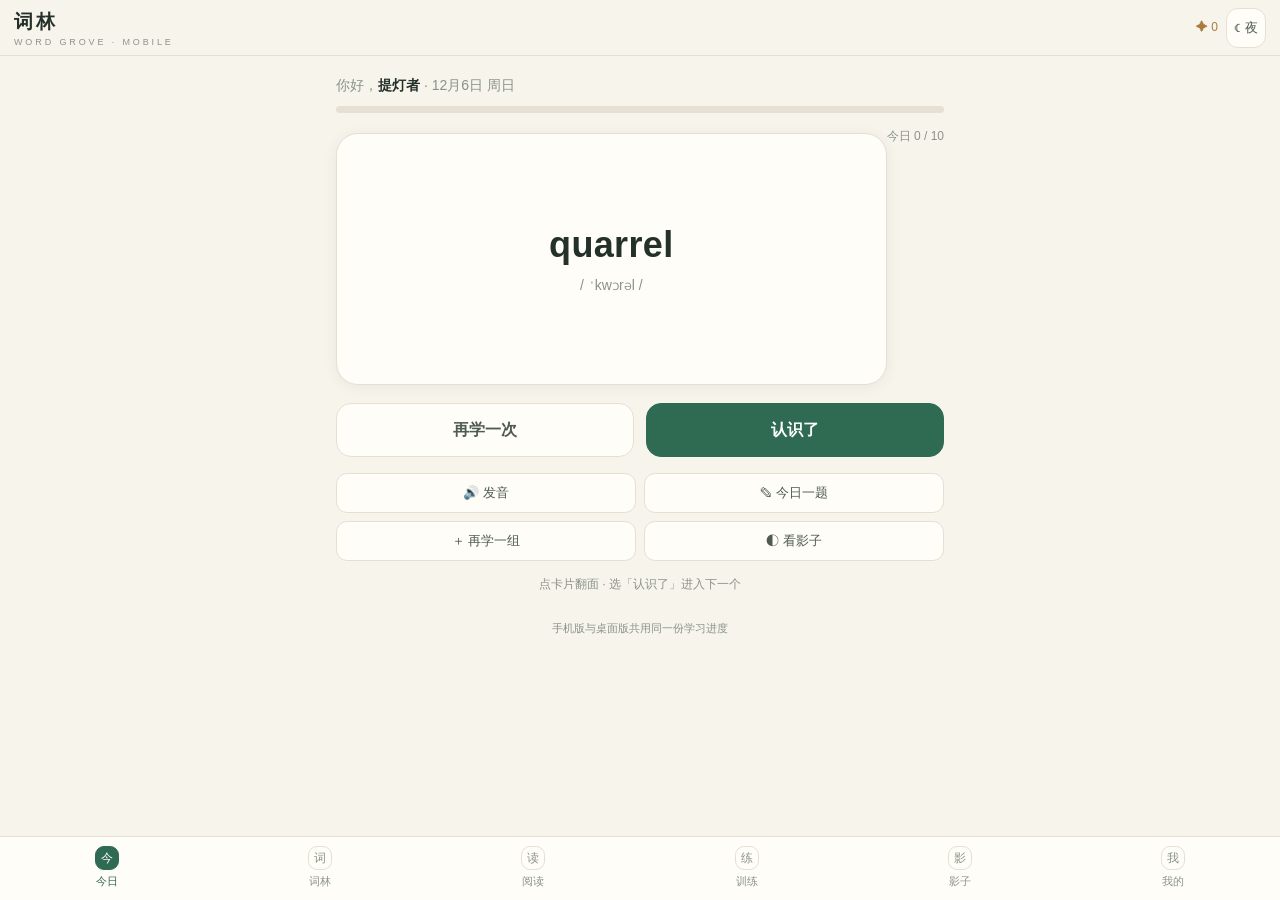
==== m.html @ 476b8e64 "mobile: add standalone mobile edition (m.html + mobile.js + lightweight data)" ====
<!DOCTYPE html>
<html lang="zh-CN" data-m-theme="light">
<head>
<meta charset="utf-8">
<meta name="viewport" content="width=device-width, initial-scale=1, viewport-fit=cover">
<meta name="theme-color" content="#f7f4ec">
<title>词林 · 手机版</title>
<style>
:root{
  --bg:#f7f4ec; --card:#fffdf8; --ink:#24302a; --ink2:#4d5b52; --muted:#8a938a;
  --line:#e6e0d2; --accent:#2f6b52; --accent-soft:#e3efe7; --gold:#a97b3c;
  --danger:#b4553f; --shadow:0 2px 14px rgba(40,50,40,.07);
}
html[data-m-theme="dark"]{
  --bg:#111a16; --card:#1b2620; --ink:#f0efe6; --ink2:#c2ccc3; --muted:#8d9b90;
  --line:#2c3a31; --accent:#8fceaa; --accent-soft:#23382c; --gold:#d8ae6c;
  --danger:#e08c76; --shadow:0 2px 14px rgba(0,0,0,.3);
}
*{box-sizing:border-box;-webkit-tap-highlight-color:transparent}
html,body{margin:0;padding:0;background:var(--bg);color:var(--ink)}
body{font-family:-apple-system,BlinkMacSystemFont,"PingFang SC","Microsoft YaHei","Helvetica Neue",sans-serif;font-size:16px;line-height:1.6;-webkit-text-size-adjust:100%}
[hidden]{display:none!important}
button,input,select,textarea{font-family:inherit;font-size:inherit;color:inherit}
button{border:0;background:none;cursor:pointer}
a{color:inherit;text-decoration:none}
.m-top{position:sticky;top:0;z-index:20;height:56px;display:flex;align-items:center;gap:8px;padding:0 14px;background:var(--bg);border-bottom:1px solid var(--line)}
.m-brand{font-size:19px;font-weight:600;letter-spacing:.14em;flex:1}
.m-brand small{display:block;font-size:9px;font-weight:400;letter-spacing:.32em;color:var(--muted);line-height:1.1;margin-top:1px}
.m-icon{width:40px;height:40px;border-radius:12px;border:1px solid var(--line);background:var(--card);font-size:13px;color:var(--ink2);display:flex;align-items:center;justify-content:center}
.m-xp{font-size:12px;color:var(--gold);white-space:nowrap}
.m-main{padding:18px 16px calc(96px + env(safe-area-inset-bottom));max-width:640px;margin:0 auto}
.m-view{min-height:60vh}
.m-hello{font-size:14px;color:var(--muted);margin-bottom:4px}
.m-hello b{color:var(--ink);font-weight:600}
.m-progress{height:7px;border-radius:8px;background:var(--line);overflow:hidden;margin:10px 0 20px}
.m-progress i{display:block;height:100%;width:0;background:var(--accent);border-radius:8px;transition:width .25s}
.m-count{font-size:12px;color:var(--muted);float:right;margin-top:-6px}
.m-card{background:var(--card);border:1px solid var(--line);border-radius:22px;box-shadow:var(--shadow);min-height:252px;padding:28px 20px;display:flex;flex-direction:column;align-items:center;justify-content:center;text-align:center;cursor:pointer;user-select:none}
.m-card-word{font-size:36px;font-weight:600;letter-spacing:.01em;line-height:1.2;word-break:break-word}
.m-card-ipa{font-size:14px;color:var(--muted);margin-top:8px}
.m-card-zh{margin-top:18px;padding-top:16px;border-top:1px dashed var(--line);width:100%;font-size:17px;color:var(--ink);line-height:1.75}
.m-card-ex{margin-top:12px;font-size:13px;color:var(--ink2);line-height:1.65;text-align:left;width:100%}
.m-card-ex em{display:block;font-style:normal;color:var(--muted);font-size:11px;margin-top:4px}
.m-card.flipped .m-card-word{font-size:28px}
.m-actions{display:flex;gap:12px;margin-top:18px}
.m-btn{flex:1;min-height:54px;border-radius:15px;font-size:16px;font-weight:600;border:1px solid var(--line);background:var(--card);color:var(--ink2)}
.m-btn-main{background:var(--accent);border-color:var(--accent);color:#fff}
html[data-m-theme="dark"] .m-btn-main{color:#111a16}
.m-btn:disabled{opacity:.45}
.m-btn-sm{min-height:40px;font-size:13px;border-radius:11px;flex:0 0 auto;padding:0 14px;font-weight:500}
.m-tip{text-align:center;font-size:12px;color:var(--muted);margin:14px 0 0}
.m-search{width:100%;height:50px;border-radius:14px;border:1px solid var(--line);background:var(--card);padding:0 14px;outline:none;font-size:16px}
.m-chips{display:flex;gap:8px;margin:12px 0 6px;overflow-x:auto;-webkit-overflow-scrolling:touch}
.m-chip{flex:0 0 auto;height:34px;padding:0 14px;border-radius:18px;border:1px solid var(--line);background:var(--card);font-size:13px;color:var(--ink2);line-height:32px}
.m-chip.on{background:var(--accent-soft);border-color:var(--accent);color:var(--accent)}
.m-list{margin-top:8px}
.m-row{min-height:58px;padding:11px 4px;border-bottom:1px solid var(--line);display:flex;align-items:center;gap:10px}
.m-row-w{font-size:17px;font-weight:600;min-width:96px;word-break:break-word}
.m-row-z{flex:1;font-size:13px;color:var(--ink2);line-height:1.45}
.m-row-tag{font-size:10px;color:var(--muted);border:1px solid var(--line);border-radius:6px;padding:1px 5px;flex:0 0 auto}
.m-more{width:100%;min-height:48px;border-radius:13px;background:var(--card);border:1px solid var(--line);margin-top:14px;color:var(--ink2)}
.m-empty{text-align:center;color:var(--muted);font-size:14px;padding:32px 0}
.m-block{background:var(--card);border:1px solid var(--line);border-radius:18px;padding:16px;margin-bottom:14px}
.m-block h3{margin:0 0 8px;font-size:13px;font-weight:600;color:var(--muted);letter-spacing:.08em}
.m-level{font-size:24px;font-weight:600}
.m-level small{font-size:12px;color:var(--muted);font-weight:400;margin-left:8px}
.m-stats{display:flex;gap:8px;margin-bottom:14px;flex-wrap:wrap}
.m-stat{flex:1;min-width:70px;background:var(--card);border:1px solid var(--line);border-radius:15px;padding:12px 6px;text-align:center}
.m-stat b{display:block;font-size:21px;color:var(--accent)}
.m-stat span{font-size:11px;color:var(--muted)}
.m-link{display:flex;align-items:center;min-height:52px;border-bottom:1px solid var(--line);font-size:15px;gap:10px}
.m-link:last-child{border-bottom:0}
.m-link em{margin-left:auto;font-style:normal;color:var(--muted);font-size:12px;text-align:right}
.m-link.on{color:var(--accent);font-weight:600}
.m-para{font-size:16px;line-height:1.95;margin:0 0 16px;color:var(--ink)}
.m-tok{border-bottom:1px dotted var(--gold);cursor:pointer}
.m-zh{display:block;font-size:13px;color:var(--muted);line-height:1.7;margin:6px 0 14px;padding-left:10px;border-left:2px solid var(--line)}
.m-back{min-height:46px;font-size:14px;color:var(--accent);margin-bottom:12px}
.m-toolbar{display:flex;gap:8px;margin-bottom:14px;flex-wrap:wrap}
.m-toolbar .m-btn-sm{flex:1}
.m-quick{display:flex;gap:8px;margin-top:16px;flex-wrap:wrap}
.m-quick .m-btn-sm{flex:1;min-width:44%}
.m-tabs{position:fixed;left:0;right:0;bottom:0;z-index:30;display:flex;height:calc(64px + env(safe-area-inset-bottom));padding-bottom:env(safe-area-inset-bottom);background:var(--card);border-top:1px solid var(--line)}
.m-tab{flex:1;display:flex;flex-direction:column;align-items:center;justify-content:center;gap:3px;font-size:11px;color:var(--muted)}
.m-tab i{width:24px;height:24px;border-radius:9px;border:1px solid var(--line);display:flex;align-items:center;justify-content:center;font-style:normal;font-size:12px;line-height:1}
.m-tab.on{color:var(--accent)}
.m-tab.on i{background:var(--accent);border-color:var(--accent);color:#fff}
html[data-m-theme="dark"] .m-tab.on i{color:#111a16}
.m-mask{position:fixed;inset:0;z-index:40;background:rgba(20,28,23,.45)}
.m-sheet{position:fixed;left:0;right:0;bottom:0;z-index:41;background:var(--card);border-radius:22px 22px 0 0;padding:20px 18px calc(24px + env(safe-area-inset-bottom));max-height:82vh;overflow-y:auto;box-shadow:0 -6px 30px rgba(0,0,0,.16)}
.m-sheet h2{margin:0;font-size:28px;word-break:break-word}
.m-sheet .ipa{color:var(--muted);font-size:14px;margin-top:2px}
.m-sheet .def{font-size:16px;line-height:1.8;margin-top:14px}
.m-sheet .ex{font-size:13px;color:var(--ink2);line-height:1.7;margin-top:12px;padding-top:12px;border-top:1px dashed var(--line)}
.m-sheet .src{font-size:11px;color:var(--muted);margin-top:5px}
.m-sheet-btns{display:flex;gap:10px;margin-top:18px;flex-wrap:wrap}
.m-sheet-btns .m-btn{min-height:48px;font-size:15px}
.m-modal{position:fixed;inset:0;z-index:50;background:var(--bg);display:flex;flex-direction:column}
.m-modal-head{height:56px;flex:0 0 56px;display:flex;align-items:center;gap:12px;padding:0 14px;border-bottom:1px solid var(--line);background:var(--card)}
.m-modal-head b{flex:1;font-size:15px;font-weight:600;overflow:hidden;text-overflow:ellipsis;white-space:nowrap}
.m-modal-head span{font-size:12px;color:var(--muted)}
.m-modal-head button{width:36px;height:36px;border-radius:11px;border:1px solid var(--line);font-size:16px}
.m-modal-body{flex:1;overflow-y:auto;-webkit-overflow-scrolling:touch;padding:18px 16px calc(28px + env(safe-area-inset-bottom))}
.m-q-eyebrow{font-size:11px;letter-spacing:.12em;color:var(--gold);margin-bottom:10px}
.m-q-stem{font-size:19px;line-height:1.65;font-weight:600;margin-bottom:12px;word-break:break-word}
.m-q-sub{font-size:13px;color:var(--muted);margin-bottom:14px}
.m-q-passage{background:var(--card);border:1px solid var(--line);border-radius:14px;padding:14px;font-size:14px;line-height:1.85;max-height:34vh;overflow-y:auto;margin-bottom:16px;color:var(--ink2)}
.m-q-passage p{margin:0 0 10px}
.m-opt{display:block;width:100%;text-align:left;min-height:50px;padding:11px 14px;margin-bottom:10px;border-radius:13px;border:1px solid var(--line);background:var(--card);font-size:15px;line-height:1.5}
.m-opt b{color:var(--accent);margin-right:8px;font-weight:600}
.m-opt.right{background:var(--accent-soft);border-color:var(--accent)}
.m-opt.wrong{background:rgba(180,85,63,.12);border-color:var(--danger)}
.m-opt:disabled{opacity:1}
.m-input{width:100%;border:1px solid var(--line);border-radius:13px;background:var(--card);padding:12px 14px;outline:none;font-size:16px}
textarea.m-input{min-height:110px;line-height:1.6;resize:vertical}
.m-fb{border-radius:14px;padding:14px;margin-top:14px;font-size:14px;line-height:1.75;border:1px solid var(--line);background:var(--card)}
.m-fb.ok{border-color:var(--accent);background:var(--accent-soft)}
.m-fb.no{border-color:var(--danger)}
.m-fb b{display:block;margin-bottom:6px}
.m-fb .ref{margin-top:10px;padding-top:10px;border-top:1px dashed var(--line);color:var(--ink2);font-size:13px}
.m-result{text-align:center;padding:40px 8px}
.m-result h2{font-size:30px;margin:0 0 10px}
.m-grid2{display:flex;gap:10px;flex-wrap:wrap}
.m-grid2>*{flex:1;min-width:44%}
.m-tile{display:block;width:100%;text-align:left;background:var(--card);border:1px solid var(--line);border-radius:15px;padding:14px;margin-bottom:10px}
.m-tile b{display:block;font-size:15px;font-weight:600}
.m-tile span{display:block;font-size:12px;color:var(--muted);line-height:1.55;margin-top:4px}
.m-tile em{display:block;font-style:normal;font-size:11px;color:var(--gold);margin-top:6px}
.m-heat{display:flex;gap:4px;flex-wrap:wrap;margin-top:10px}
.m-heat i{width:15px;height:15px;border-radius:4px;background:var(--line);display:block}
.m-heat i.l1{background:#c9dfcf}.m-heat i.l2{background:#95c5a7}.m-heat i.l3{background:#5ea37c}.m-heat i.l4{background:var(--accent)}
html[data-m-theme="dark"] .m-heat i.l1{background:#2f4d3a}html[data-m-theme="dark"] .m-heat i.l2{background:#3f6c4f}html[data-m-theme="dark"] .m-heat i.l3{background:#5b9670}
.m-badge{border:1px solid var(--line);border-radius:12px;padding:10px;background:var(--card);font-size:12px}
.m-badge b{display:block;font-size:13px}
.m-badge span{color:var(--muted);font-size:11px}
.m-badge.locked{opacity:.45}
.m-badge.on{border-color:var(--gold)}
.m-bar{height:6px;background:var(--line);border-radius:6px;overflow:hidden;margin-top:8px}
.m-bar i{display:block;height:100%;background:var(--accent)}
.m-kv{display:flex;align-items:center;gap:10px;min-height:52px;border-bottom:1px solid var(--line);font-size:14px}
.m-kv:last-child{border-bottom:0}
.m-kv>span{flex:1;color:var(--ink2)}
.m-kv small{display:block;color:var(--muted);font-size:11px}
.m-kv select,.m-kv input[type=text],.m-kv input[type=number]{border:1px solid var(--line);border-radius:10px;background:var(--card);padding:7px 9px;font-size:14px;max-width:52%}
.m-kv input[type=range]{max-width:42%}
.m-journal{font-size:13px;line-height:1.7;border-bottom:1px dashed var(--line);padding:9px 0;color:var(--ink2)}
.m-journal em{display:block;font-style:normal;font-size:11px;color:var(--muted)}
.m-boot{position:fixed;inset:0;z-index:60;background:var(--bg);display:flex;align-items:center;justify-content:center;padding:28px;text-align:center}
.m-boot-box{max-width:320px}
.m-boot-box b{display:block;font-size:17px;margin-bottom:8px}
.m-boot-box p{font-size:13px;color:var(--muted);line-height:1.7;margin:0 0 16px}
.m-boot-box .m-btn{width:100%;margin-top:8px}
.m-foot{text-align:center;font-size:11px;color:var(--muted);margin-top:24px;line-height:1.8}
</style>
</head>
<body>

<header class="m-top">
  <div class="m-brand">词林<small>WORD GROVE · MOBILE</small></div>
  <span class="m-xp" id="mXp">✦ 0</span>
  <button class="m-icon" id="mTheme" type="button" aria-label="切换日夜">☾ 夜</button>
</header>

<main class="m-main" id="mMain">

  <section class="m-view" id="v-today" data-view="today">
    <div class="m-hello" id="mHello">今天也走一小步</div>
    <div class="m-progress"><i id="mBar"></i></div>
    <div class="m-count" id="mCount">正在准备今日的词…</div>
    <div class="m-card" id="mCard">
      <div class="m-card-word" id="mCardWord">词林</div>
      <div class="m-card-ipa" id="mCardIpa">轻点卡片，翻面看释义</div>
      <div class="m-card-zh" id="mCardZh" hidden></div>
      <div class="m-card-ex" id="mCardEx" hidden></div>
    </div>
    <div class="m-actions">
      <button class="m-btn" id="mAgain" type="button">再学一次</button>
      <button class="m-btn m-btn-main" id="mKnow" type="button">认识了</button>
    </div>
    <div class="m-quick">
      <button class="m-btn m-btn-sm" id="mSpeak" type="button">🔊 发音</button>
      <button class="m-btn m-btn-sm" id="mQuick" type="button">✎ 今日一题</button>
      <button class="m-btn m-btn-sm" id="mMore10" type="button">＋ 再学一组</button>
      <button class="m-btn m-btn-sm" id="mGoShadow" type="button">◐ 看影子</button>
    </div>
    <p class="m-tip" id="mTip">点卡片翻面 · 左右按钮记录进度</p>
    <div class="m-foot">手机版与桌面版共用同一份学习进度</div>
  </section>

  <section class="m-view" id="v-grove" data-view="grove" hidden>
    <input class="m-search" id="mSearch" type="search" placeholder="搜单词或中文释义" autocomplete="off">
    <div class="m-chips" id="mChips">
      <button class="m-chip on" data-f="all" type="button">全部</button>
      <button class="m-chip" data-f="cet4" type="button">四级</button>
      <button class="m-chip" data-f="cet6" type="button">六级</button>
      <button class="m-chip" data-f="core" type="button">核心</button>
      <button class="m-chip" data-f="unseen" type="button">未学</button>
      <button class="m-chip" data-f="seen" type="button">已学</button>
      <button class="m-chip" data-f="shadow" type="button">影子</button>
      <button class="m-chip" data-f="mine" type="button">我的词</button>
    </div>
    <div class="m-list" id="mList"><div class="m-empty">词林载入中…</div></div>
    <button class="m-more" id="mMore" type="button" hidden>加载更多</button>
    <button class="m-more" id="mNewWord" type="button">＋ 收进我的词</button>
  </section>

  <section class="m-view" id="v-read" data-view="read" hidden>
    <div class="m-back" id="mReadBack" hidden>‹ 返回课文列表</div>
    <div class="m-toolbar" id="mReadTools" hidden>
      <button class="m-btn m-btn-sm" id="mReadZh" type="button">显示中文</button>
      <button class="m-btn m-btn-sm" id="mReadSpeak" type="button">🔊 朗读</button>
      <button class="m-btn m-btn-sm" id="mReadDone" type="button">标记已读</button>
    </div>
    <div id="mReadBody"><div class="m-empty">正在准备课文…</div></div>
  </section>

  <section class="m-view" id="v-train" data-view="train" hidden>
    <div class="m-block">
      <h3>训练 · 今日</h3>
      <div class="m-stats" style="margin:0">
        <div class="m-stat"><b id="mTrQuizzes">0</b><span>累计答题</span></div>
        <div class="m-stat"><b id="mTrCorrect">0</b><span>今日答对</span></div>
        <div class="m-stat"><b id="mTrCombo">0</b><span>连击</span></div>
      </div>
    </div>
    <div id="mTrainBody"><div class="m-empty">正在准备训练…</div></div>
  </section>

  <section class="m-view" id="v-shadow" data-view="shadow" hidden>
    <div class="m-block">
      <h3>影子 · 尚未整合的词</h3>
      <div class="m-level" id="mShCount">0 <small>个待照见</small></div>
      <p class="m-foot" style="text-align:left;margin-top:8px">答错或遗忘的词会落在这里。照见一个，经验 +5。</p>
      <div class="m-quick">
        <button class="m-btn m-btn-sm" id="mShadowRead" type="button">🔊 开始跟读</button>
        <button class="m-btn m-btn-sm" id="mShadowDict" type="button">✎ 听写练习</button>
      </div>
    </div>
    <div id="mShadowBody"><div class="m-empty">正在整理影子…</div></div>
  </section>

  <section class="m-view" id="v-me" data-view="me" hidden>
    <div class="m-block">
      <h3>当前境界</h3>
      <div class="m-level" id="mLevel">提灯者 <small>Lv.1</small></div>
      <div class="m-progress" style="margin:12px 0 2px"><i id="mLevelBar"></i></div>
      <div class="m-foot" style="text-align:left;margin-top:6px" id="mLevelHint">距离下一境界还需 40 经验</div>
    </div>
    <div class="m-stats">
      <div class="m-stat"><b id="mStatXp">0</b><span>经验</span></div>
      <div class="m-stat"><b id="mStatWords">0</b><span>已学词</span></div>
      <div class="m-stat"><b id="mStatStreak">0</b><span>连续天</span></div>
      <div class="m-stat"><b id="mStatDays">0</b><span>学习日</span></div>
    </div>
    <div class="m-block">
      <h3>学习热力图 · 最近 28 天</h3>
      <div class="m-heat" id="mHeat"></div>
      <div class="m-foot" style="text-align:left;margin-top:8px">颜色越深，那天走过的词越多。</div>
    </div>
    <div class="m-block" id="mMastery"><h3>七境的纹理</h3></div>
    <div class="m-block" id="mBadges"><h3>路上的印记</h3></div>
    <div class="m-block">
      <h3>今日之问 · 手记</h3>
      <textarea class="m-input" id="mJournal" placeholder="写一句就好。不必深刻，只要诚实。"></textarea>
      <div class="m-quick"><button class="m-btn m-btn-sm" id="mJournalSave" type="button">收进手记</button></div>
      <div id="mJournalList" style="margin-top:10px"></div>
    </div>
    <div class="m-block">
      <h3>设置</h3>
      <div class="m-kv"><span>每日目标<small>每天想学多少个词</small></span>
        <select id="mGoal"><option value="5">5 词</option><option value="10">10 词</option><option value="15">15 词</option><option value="20">20 词</option><option value="30">30 词</option></select></div>
      <div class="m-kv"><span>词汇范围<small>今日新词与速测来源</small></span>
        <select id="mScope"><option value="mix">四级 + 六级</option><option value="cet4">只学四级</option><option value="cet6">只学六级</option></select></div>
      <div class="m-kv"><span>称呼<small>留空用等级称号</small></span><input type="text" id="mName" maxlength="12" placeholder="给自己起个称呼"></div>
      <div class="m-kv"><span>语速<small id="mRateVal">0.90</small></span><input type="range" id="mRate" min="0.6" max="1.2" step="0.05" value="0.9"></div>
      <div class="m-kv"><span>外观<small id="mThemeState">浅色</small></span><button class="m-btn m-btn-sm" id="mTheme2" type="button">切换日夜</button></div>
    </div>
    <div class="m-block">
      <h3>设置与数据</h3>
      <div class="m-link" id="mExport">导出进度 <em>存成 JSON 文件</em></div>
      <div class="m-link" id="mImport">导入进度 <em>从 JSON 恢复</em></div>
      <div class="m-link" id="mReset">重置进度 <em>先导出备份</em></div>
      <div class="m-link" id="mDesktop">使用桌面版 <em>完整功能</em></div>
    </div>
    <div class="m-foot">词林 · 手机版<br>数据全部保存在本机浏览器，不上传任何服务器</div>
  </section>

</main>

<nav class="m-tabs" id="mTabs">
  <a class="m-tab on" data-tab="today" href="#today"><i>今</i><span>今日</span></a>
  <a class="m-tab" data-tab="grove" href="#grove"><i>词</i><span>词林</span></a>
  <a class="m-tab" data-tab="read" href="#read"><i>读</i><span>阅读</span></a>
  <a class="m-tab" data-tab="train" href="#train"><i>练</i><span>训练</span></a>
  <a class="m-tab" data-tab="shadow" href="#shadow"><i>影</i><span>影子</span></a>
  <a class="m-tab" data-tab="me" href="#me"><i>我</i><span>我的</span></a>
</nav>

<div class="m-mask" id="mMask" hidden></div>
<div class="m-sheet" id="mSheet" hidden>
  <h2 id="mShWord">—</h2>
  <div class="ipa" id="mShIpa"></div>
  <div class="def" id="mShDef"></div>
  <div class="ex" id="mShEx" hidden></div>
  <div class="src" id="mShSrc" hidden></div>
  <div class="ex" id="mShCtx" hidden></div>
  <div class="src" id="mShState" hidden></div>
  <div class="m-sheet-btns">
    <button class="m-btn" id="mShClose" type="button">关闭</button>
    <button class="m-btn" id="mShSpeak" type="button">发音</button>
    <button class="m-btn m-btn-main" id="mShAdd" type="button">加入今日</button>
  </div>
  <div class="m-sheet-btns" id="mShCustomBtns" hidden>
    <button class="m-btn m-btn-sm" id="mShEdit" type="button">编辑这个词</button>
    <button class="m-btn m-btn-sm" id="mShDel" type="button">删除我的词</button>
  </div>
</div>

<div class="m-mask" id="mEditMask" hidden></div>
<div class="m-sheet" id="mEditor" hidden>
  <h2 id="mEdTitle">收进我的词</h2>
  <div class="src">自定义词会进入搜索、今日、影子和训练，与桌面版共用。</div>
  <div style="margin-top:14px"><input class="m-input" id="mEdWord" placeholder="单词" autocomplete="off"></div>
  <div class="m-grid2" style="margin-top:10px">
    <input class="m-input" id="mEdPos" placeholder="词性 n. / vt.">
    <input class="m-input" id="mEdDef" placeholder="中文释义">
  </div>
  <div style="margin-top:10px"><input class="m-input" id="mEdMnemonic" placeholder="助记（可空）"></div>
  <div style="margin-top:10px"><input class="m-input" id="mEdEx" placeholder="自编例句英文（可空）"></div>
  <div style="margin-top:10px"><input class="m-input" id="mEdExZh" placeholder="例句中文（可空）"></div>
  <div class="m-sheet-btns">
    <button class="m-btn" id="mEdClose" type="button">取消</button>
    <button class="m-btn m-btn-main" id="mEdSave" type="button">保存</button>
  </div>
</div>

<div class="m-modal" id="mQuiz" hidden>
  <div class="m-modal-head">
    <button id="mQuizClose" type="button" aria-label="关闭">✕</button>
    <b id="mQuizTitle">训练</b>
    <span id="mQuizCount">1 / 8</span>
  </div>
  <div class="m-modal-body" id="mQuizBody"></div>
</div>

<div class="m-boot" id="mBoot">
  <div class="m-boot-box">
    <b id="mBootTitle">正在打开词林…</b>
    <p id="mBootMsg">首次加载需要一点时间，之后会快很多。</p>
    <button class="m-btn m-btn-main" id="mBootRetry" type="button" hidden>重新加载</button>
    <button class="m-btn" id="mBootDesktop" type="button" hidden>改用桌面版</button>
  </div>
</div>
<input type="file" id="mFile" accept=".json,application/json" hidden>

<script>
/* 零依赖内联层：外部 JS 还没下载完时，底部导航也必须能点 */
(function(){
  var tabs=document.getElementById("mTabs"),links=tabs.getElementsByTagName("a");
  var NAMES=["today","grove","read","train","shadow","me"];
  window.__mTab=function(name){
    if(NAMES.indexOf(name)<0)name="today";
    var views=document.getElementById("mMain").getElementsByTagName("section"),i;
    for(i=0;i<views.length;i++){views[i].hidden=views[i].getAttribute("data-view")!==name;}
    for(i=0;i<links.length;i++){
      if(links[i].getAttribute("data-tab")===name){links[i].className="m-tab on";}
      else{links[i].className="m-tab";}
    }
    window.__mCurrent=name;
  };
  tabs.onclick=function(e){
    var t=e.target||e.srcElement,n=null;
    while(t&&t!==tabs){if(t.getAttribute&&t.getAttribute("data-tab")){n=t.getAttribute("data-tab");break;}t=t.parentNode;}
    if(!n)return false;
    window.__mTab(n);
    if(window.__mRender)window.__mRender(n);
    if(e.preventDefault)e.preventDefault();
    return false;
  };
  var h=location.hash.replace(/^#/,"");
  if(NAMES.indexOf(h)>=0)window.__mTab(h);
  /* 外部脚本即便完全没加载，也要给可点的出口，绝不留下"看得见点不动" */
  document.getElementById("mBootRetry").onclick=function(){location.reload();};
  document.getElementById("mBootDesktop").onclick=function(){location.href="index.html?desktop=1";};
  setTimeout(function(){
    if(window.__mBooted)return;
    document.getElementById("mBootTitle").innerHTML="加载没完成";
    document.getElementById("mBootMsg").innerHTML="词库或脚本没能下载完。可以重试，也可以改用桌面版；底部导航在等待期间依然可点。";
    document.getElementById("mBootRetry").hidden=false;
    document.getElementById("mBootDesktop").hidden=false;
  },8000);
})();
</script>
<script src="data/m_words.js" defer></script>
<script src="assets/js/mobile.js" defer></script>
</body>
</html>
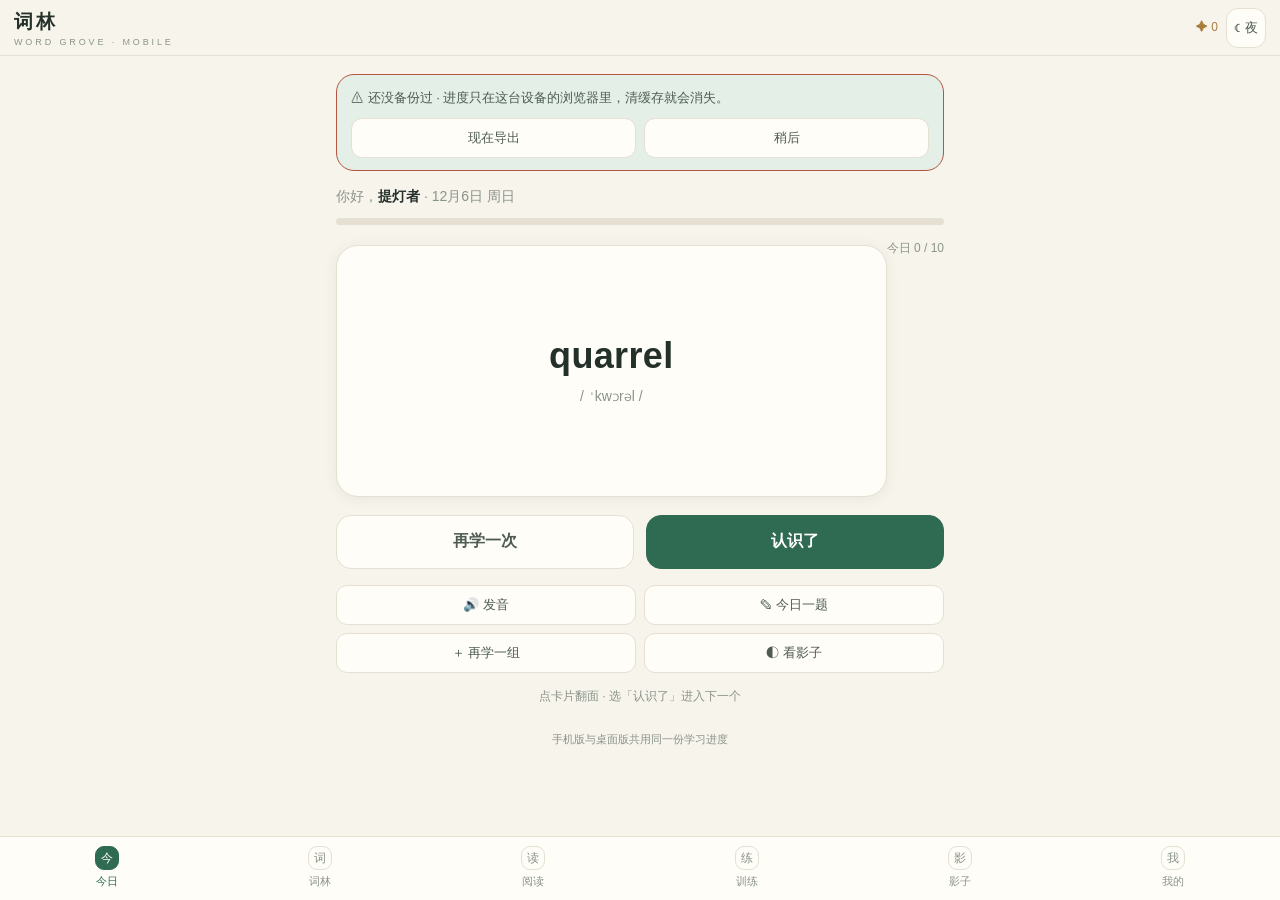
==== commit 28b26c3b: "feat: add backup reminder and memory-strength / error-cluster insights - desktop + mobile backup nud" ====
--- a/m.html
+++ b/m.html
@@ -164,6 +164,13 @@
 <main class="m-main" id="mMain">
 
   <section class="m-view" id="v-today" data-view="today">
+    <div class="m-block" id="mBackupBanner" hidden style="border-color:var(--danger);background:var(--accent-soft);padding:12px 14px">
+      <div id="mBackupMsg" style="font-size:13px;line-height:1.65;color:var(--ink2)"></div>
+      <div class="m-quick" style="margin-top:10px">
+        <button class="m-btn m-btn-sm" id="mBackupNow" type="button">现在导出</button>
+        <button class="m-btn m-btn-sm" id="mBackupLater" type="button">稍后</button>
+      </div>
+    </div>
     <div class="m-hello" id="mHello">今天也走一小步</div>
     <div class="m-progress"><i id="mBar"></i></div>
     <div class="m-count" id="mCount">正在准备今日的词…</div>
@@ -281,6 +288,7 @@
       <div class="m-link" id="mImport">导入进度 <em>从 JSON 恢复</em></div>
       <div class="m-link" id="mReset">重置进度 <em>先导出备份</em></div>
       <div class="m-link" id="mDesktop">使用桌面版 <em>完整功能</em></div>
+      <p class="m-foot" id="mBackupState" style="text-align:left;margin:12px 0 0;font-size:12px"></p>
     </div>
     <div class="m-foot">词林 · 手机版<br>数据全部保存在本机浏览器，不上传任何服务器</div>
   </section>
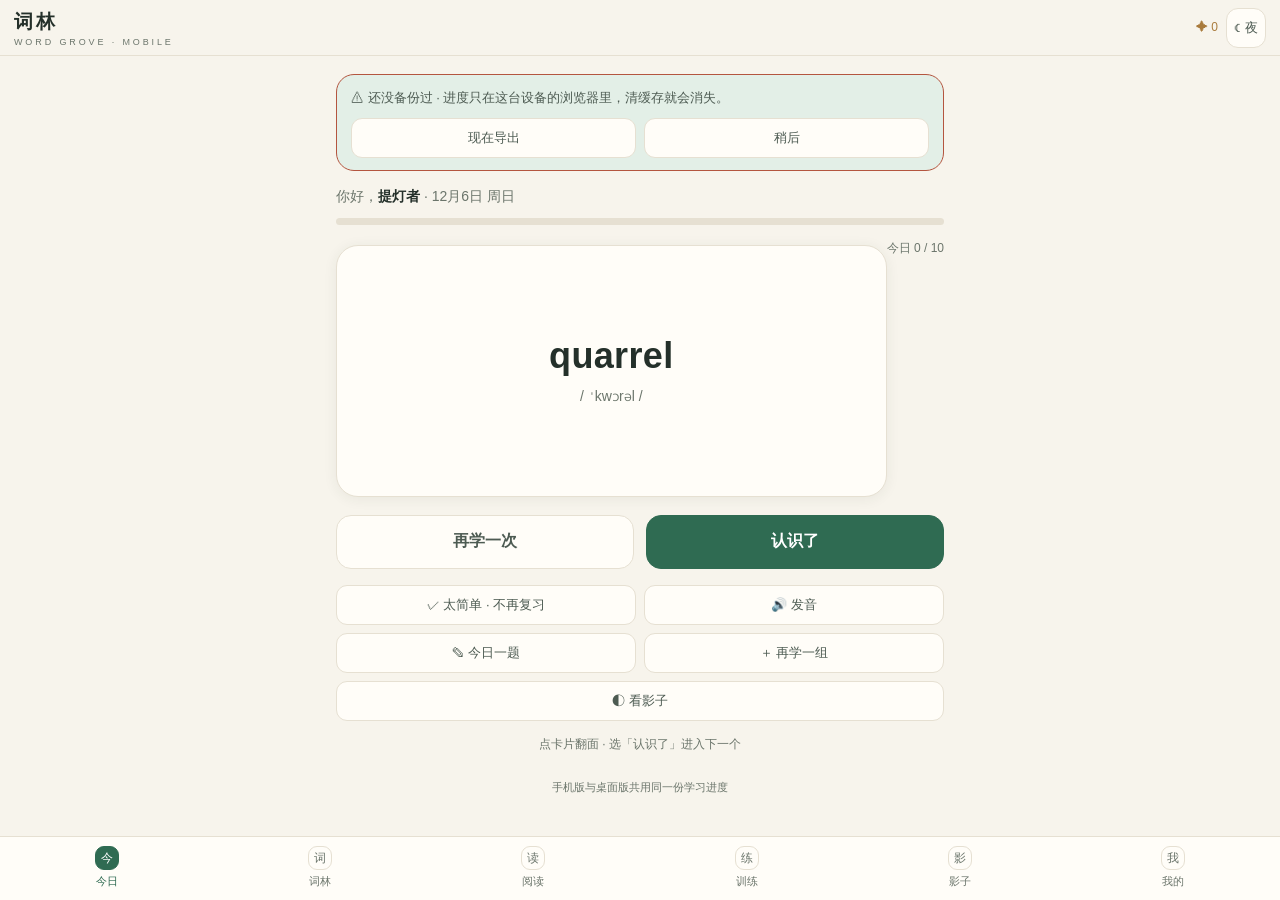
==== commit 7f0839b7: "feat: 单词级「太简单 · 一遍过」+ 例句精确匹配与译文对齐 - 新增 easy 标记：标记词不再进到期复习 / 遗忘预测 / 今日队列 / 阅读连续学，可随时恢复；不升 state.v - 桌" ====
--- a/m.html
+++ b/m.html
@@ -7,7 +7,7 @@
 <title>词林 · 手机版</title>
 <style>
 :root{
-  --bg:#f7f4ec; --card:#fffdf8; --ink:#24302a; --ink2:#4d5b52; --muted:#8a938a;
+  --bg:#f7f4ec; --card:#fffdf8; --ink:#24302a; --ink2:#4d5b52; --muted:#6b756b;
   --line:#e6e0d2; --accent:#2f6b52; --accent-soft:#e3efe7; --gold:#a97b3c;
   --danger:#b4553f; --shadow:0 2px 14px rgba(40,50,40,.07);
 }
@@ -101,6 +101,30 @@
 .m-modal-head span{font-size:12px;color:var(--muted)}
 .m-modal-head button{width:36px;height:36px;border-radius:11px;border:1px solid var(--line);font-size:16px}
 .m-modal-body{flex:1;overflow-y:auto;-webkit-overflow-scrolling:touch;padding:18px 16px calc(28px + env(safe-area-inset-bottom))}
+/* 方法讲义（手机端按需加载，复用桌面同一份数据） */
+.m-method-tabs{display:flex;gap:8px;overflow-x:auto;padding-bottom:10px;margin-bottom:6px;-webkit-overflow-scrolling:touch}
+.m-method-tabs button{white-space:nowrap;border:1px solid var(--line);background:var(--card);border-radius:999px;padding:7px 12px;font-size:12px;color:var(--muted)}
+.m-method-tabs button.on{border-color:var(--gold);color:var(--gold)}
+.m-method .eyebrow{font-size:11px;letter-spacing:.16em;color:var(--gold)}
+.m-method h2{font-size:20px;margin:6px 0 10px}
+.m-method .lead{font-size:13px;line-height:1.85;color:var(--ink2);border-left:2px solid var(--gold);padding-left:12px;margin-bottom:4px}
+.m-method .blk{margin-top:18px}
+.m-method .blk>h3{font-size:11px;letter-spacing:.14em;color:var(--gold);margin:0 0 8px}
+.m-method .small{font-size:13px;line-height:1.85;color:var(--ink2)}
+.m-method .muted{color:var(--muted)}
+.m-method .kv>div{display:flex;gap:10px;border-bottom:1px solid var(--line);padding:7px 0;font-size:13px;line-height:1.7}
+.m-method .kv .k{flex:0 0 34%;color:var(--ink);font-weight:600}
+.m-method .kv .v{flex:1;color:var(--muted)}
+.m-method .step{display:flex;gap:10px;margin-top:10px;align-items:flex-start}
+.m-method .step i{flex:0 0 22px;height:22px;border-radius:50%;border:1px solid var(--gold);color:var(--gold);font-style:normal;font-size:11px;display:flex;align-items:center;justify-content:center}
+.m-method .ex{border-left:2px solid var(--gold);background:var(--card);padding:10px 12px;border-radius:0 8px 8px 0;margin-top:8px}
+.m-method .ex .row{margin:6px 0;font-size:13px;line-height:1.8}
+.m-method .ex .tag{color:var(--gold);font-weight:600}
+.m-method .note{margin-top:8px;padding:10px 12px;border:1px dashed var(--gold);border-radius:8px;color:var(--gold);font-size:13px;line-height:1.8}
+.m-method details{margin-top:8px;font-size:13px}
+.m-method details summary{cursor:pointer;color:var(--ink)}
+.m-method details div{padding:6px 0 0 16px;color:var(--muted)}
+.m-method .foot{margin-top:22px;font-size:12px;color:var(--muted);line-height:1.7}
 .m-q-eyebrow{font-size:11px;letter-spacing:.12em;color:var(--gold);margin-bottom:10px}
 .m-q-stem{font-size:19px;line-height:1.65;font-weight:600;margin-bottom:12px;word-break:break-word}
 .m-q-sub{font-size:13px;color:var(--muted);margin-bottom:14px}
@@ -185,6 +209,7 @@
       <button class="m-btn m-btn-main" id="mKnow" type="button">认识了</button>
     </div>
     <div class="m-quick">
+      <button class="m-btn m-btn-sm" id="mSimple" type="button">✓ 太简单 · 不再复习</button>
       <button class="m-btn m-btn-sm" id="mSpeak" type="button">🔊 发音</button>
       <button class="m-btn m-btn-sm" id="mQuick" type="button">✎ 今日一题</button>
       <button class="m-btn m-btn-sm" id="mMore10" type="button">＋ 再学一组</button>
@@ -287,6 +312,8 @@
       <div class="m-link" id="mExport">导出进度 <em>存成 JSON 文件</em></div>
       <div class="m-link" id="mImport">导入进度 <em>从 JSON 恢复</em></div>
       <div class="m-link" id="mReset">重置进度 <em>先导出备份</em></div>
+      <div class="m-link" id="mSimpleList">已略过的词 <em id="mSimpleCount">0 个 · 查看/恢复</em></div>
+      <div class="m-link" id="mMethod">方法讲义 <em>10 讲 · 可自学</em></div>
       <div class="m-link" id="mDesktop">使用桌面版 <em>完整功能</em></div>
       <p class="m-foot" id="mBackupState" style="text-align:left;margin:12px 0 0;font-size:12px"></p>
     </div>
@@ -318,6 +345,9 @@
     <button class="m-btn" id="mShSpeak" type="button">发音</button>
     <button class="m-btn m-btn-main" id="mShAdd" type="button">加入今日</button>
   </div>
+  <div class="m-sheet-btns">
+    <button class="m-btn m-btn-sm" id="mShSimple" type="button">太简单 · 不再复习</button>
+  </div>
   <div class="m-sheet-btns" id="mShCustomBtns" hidden>
     <button class="m-btn m-btn-sm" id="mShEdit" type="button">编辑这个词</button>
     <button class="m-btn m-btn-sm" id="mShDel" type="button">删除我的词</button>
@@ -349,6 +379,16 @@
     <span id="mQuizCount">1 / 8</span>
   </div>
   <div class="m-modal-body" id="mQuizBody"></div>
+</div>
+
+<div class="m-modal" id="mMethodModal" hidden>
+  <div class="m-modal-head">
+    <button id="mMethodClose" type="button" aria-label="关闭">✕</button>
+    <b id="mMethodTitle">方法讲义</b>
+    <span id="mMethodCount">10 讲</span>
+  </div>
+  <div class="m-method-tabs" id="mMethodTabs" style="padding:10px 16px 0"></div>
+  <div class="m-modal-body m-method" id="mMethodBody"></div>
 </div>
 
 <div class="m-boot" id="mBoot">
